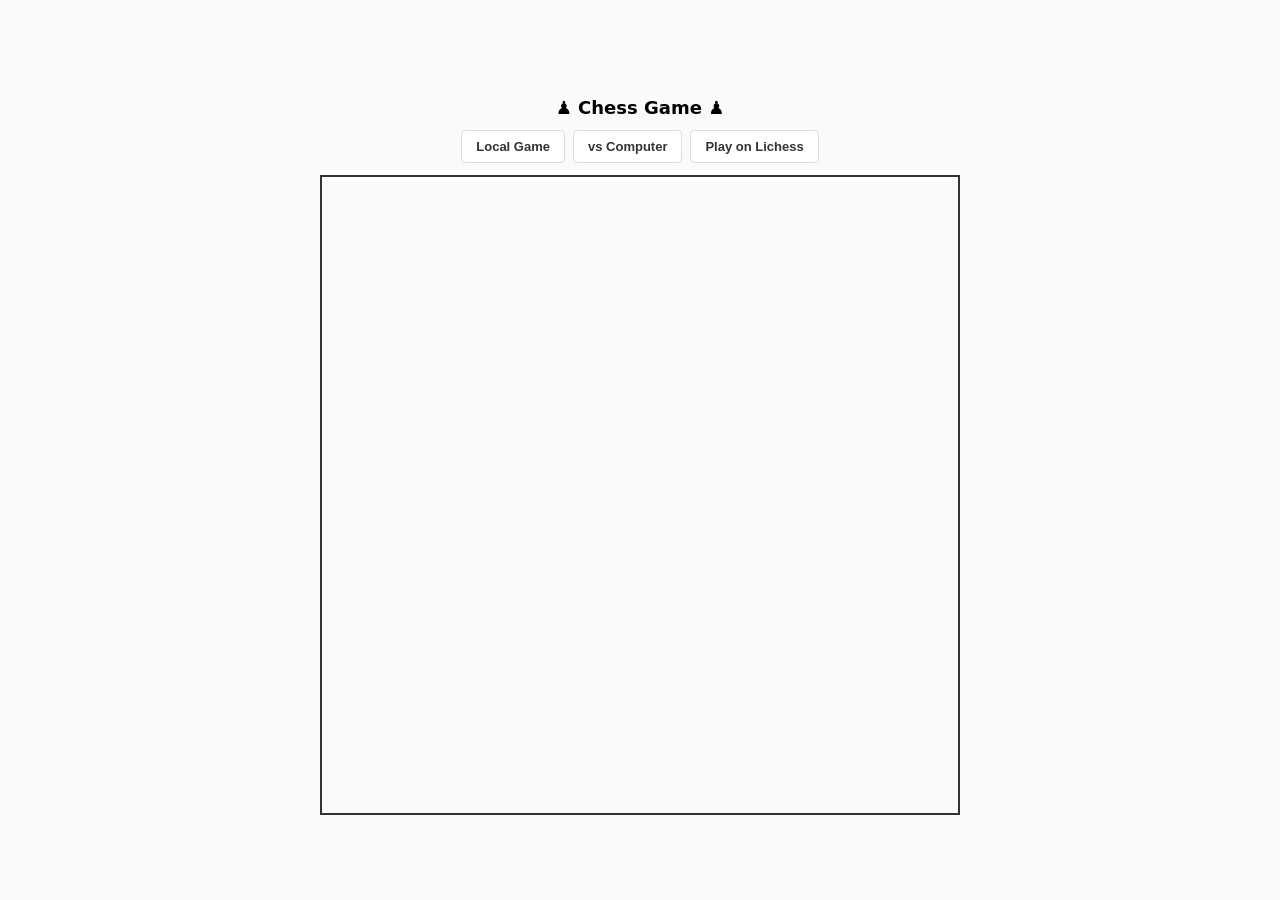
==== index.html @ e3ccbb52 "feat; added first basic game of chess" ====
<!doctype html>
<html lang="en">
<head>
  <meta charset="utf-8" />
  <meta name="viewport" content="width=device-width,initial-scale=1" />
  <title>Chess Game — Phase 1</title>
  <link rel="stylesheet" href="style.css" />
</head>
<body>
  <div id="app">
    <h1>♟ Chess Game ♟</h1>
    <div id="mode-selector">
      <button onclick="selectMode('local')">Local Game</button>
      <button onclick="selectMode('vs-ai')">vs Computer</button>
      <button onclick="selectMode('lichess')">Play on Lichess</button>
    </div>
    <div id="lichess-panel" style="display:none">
      <h3>Lichess Integration</h3>
      <input type="text" id="lichess-username" placeholder="Your Lichess username" />
      <button onclick="lichessLogin()">Login & Play</button>
      <button onclick="generateLichessChallenge()">Generate Challenge Link</button>
      <p id="lichess-status"></p>
    </div>
    <div id="board" class="board" aria-label="Chess board"></div>
  </div>
  <script src="script.js"></script>
</body>
</html>
---- style.css ----
:root{
  --light: #f0d9b5;
  --dark: #b58863;
  --board-size: 520px;
}
*{box-sizing:border-box}
body{
  font-family: system-ui, Arial, sans-serif;
  display:flex;
  align-items:center;
  justify-content:center;
  min-height:100vh;
  margin:0;
  background:#fafafa;
}
#app{width:var(--board-size)}
h1{font-size:18px;text-align:center;margin:12px 0}
#mode-selector{
  text-align:center;
  margin:12px 0;
  display:flex;
  gap:8px;
  justify-content:center;
  flex-wrap:wrap;
}

#mode-selector button,
#lichess-panel button{
  padding:8px 14px;
  font-size:13px;
  border:1px solid #ddd;
  border-radius:4px;
  background:#fff;
  color:#333;
  cursor:pointer;
  font-weight:600;
  transition:all 0.2s;
}

#mode-selector button:hover,
#lichess-panel button:hover{
  background:#4a90e2;
  color:#fff;
  border-color:#4a90e2;
}

#lichess-panel{
  border:1px solid #ddd;
  padding:12px;
  border-radius:4px;
  margin:12px 0;
  text-align:center;
}

#lichess-panel h3{font-size:14px;margin:0 0 8px 0}

#lichess-panel input{
  padding:6px 12px;
  border:1px solid #ddd;
  border-radius:4px;
  font-size:13px;
  margin-right:8px;
}

#lichess-status{
  font-size:12px;
  color:#666;
  margin-top:8px;
}
#turn-indicator{
  font-size:16px;
  text-align:center;
  margin:8px 0;
  font-weight:600;
  color:#333;
}

#controls{
  text-align:center;
  margin:12px 0;
  display:flex;
  gap:8px;
  justify-content:center;
}

#controls button{
  padding:8px 16px;
  font-size:14px;
  border:none;
  border-radius:4px;
  background:#4a90e2;
  color:#fff;
  cursor:pointer;
  font-weight:600;
  transition:background 0.2s;
}

#controls button:hover{
  background:#357abd;
}
.board{
  width:var(--board-size);
  height:var(--board-size);
  display:grid;
  grid-template-columns: repeat(8, 1fr);
  grid-template-rows: repeat(8, 1fr);
  border: 2px solid #333;
}
.square{
  width:100%;
  height:100%;
  display:flex;
  align-items:center;
  justify-content:center;
  font-size:28px;
  user-select:none;
  position:relative;
  cursor:pointer;
  transition:background-color 0.1s ease;
}

.square:hover{
  filter:brightness(1.05);
}

.square.selected{
  box-shadow:inset 0 0 0 3px #4a90e2;
}

.piece{font-size:40px;line-height:1;pointer-events:none}

/* rank numbers only on the left-most file (file 'a') */
.coord-rank{
  position:absolute;
  left:10px;
  top:50%;
  transform:translateY(-50%);
  color:rgba(0,0,0,0.6);
  font-size:13px;
  font-weight:600;
}

/* file letters only on rank 1 (bottom row) */
.coord-file{
  position:absolute;
  left:50%;
  bottom:8px;
  transform:translateX(-50%);
  color:rgba(0,0,0,0.6);
  font-size:13px;
  font-weight:600;
}

/* subtle white on dark squares */
.dark .coord-rank{color:rgba(255,255,255,0.8)}
.dark .coord-file{color:rgba(255,255,255,0.8)}

.square.light{background:var(--light)}
.square.dark{background:var(--dark)}

/* slightly larger board on wide screens */
@media (min-width:800px){
  :root{--board-size:640px}
}
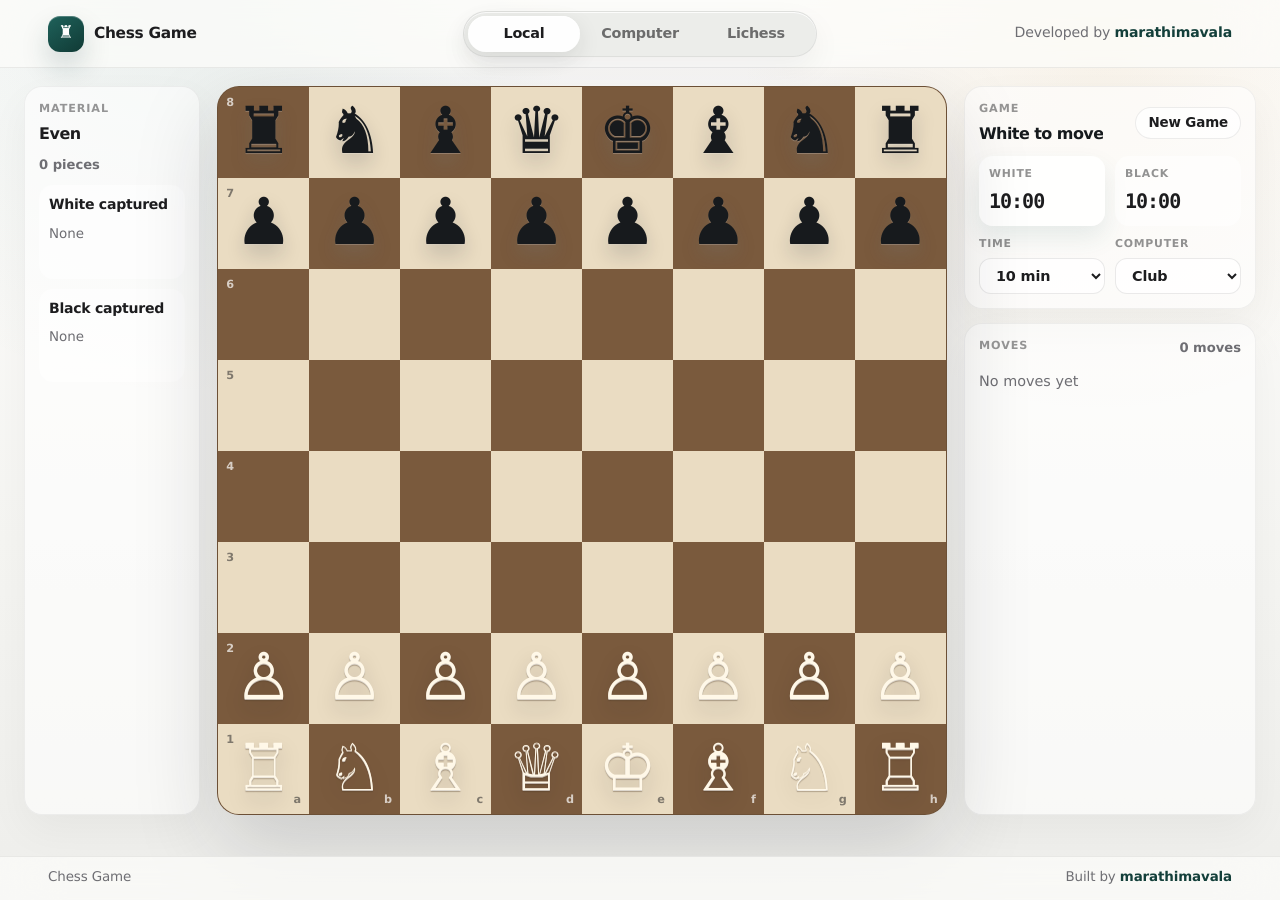
==== commit c867ed6f: "feat: add time levels and pther changes" ====
--- a/index.html
+++ b/index.html
@@ -3,26 +3,125 @@
 <head>
   <meta charset="utf-8" />
   <meta name="viewport" content="width=device-width,initial-scale=1" />
-  <title>Chess Game — Phase 1</title>
+  <title>Chess Game</title>
+  <link href="https://cdnjs.cloudflare.com/ajax/libs/bootstrap/5.3.0/css/bootstrap.min.css" rel="stylesheet" />
   <link rel="stylesheet" href="style.css" />
 </head>
 <body>
-  <div id="app">
-    <h1>♟ Chess Game ♟</h1>
-    <div id="mode-selector">
-      <button onclick="selectMode('local')">Local Game</button>
-      <button onclick="selectMode('vs-ai')">vs Computer</button>
-      <button onclick="selectMode('lichess')">Play on Lichess</button>
+  <header class="site-header">
+    <a class="brand-mark" href="#app" aria-label="Chess Game home">
+      <span class="brand-icon">♜</span>
+      <span class="brand-copy">Chess Game</span>
+    </a>
+    <div id="mode-selector" class="mode-selector header-modes" aria-label="Choose game mode">
+      <button type="button" onclick="selectMode('local')" class="mode-btn active">Local</button>
+      <button type="button" onclick="selectMode('vs-ai')" class="mode-btn">Computer</button>
+      <button type="button" onclick="selectMode('lichess')" class="mode-btn">Lichess</button>
     </div>
-    <div id="lichess-panel" style="display:none">
-      <h3>Lichess Integration</h3>
-      <input type="text" id="lichess-username" placeholder="Your Lichess username" />
-      <button onclick="lichessLogin()">Login & Play</button>
-      <button onclick="generateLichessChallenge()">Generate Challenge Link</button>
-      <p id="lichess-status"></p>
-    </div>
-    <div id="board" class="board" aria-label="Chess board"></div>
-  </div>
+    <div class="developer-tag">Developed by <strong>marathimavala</strong></div>
+  </header>
+
+  <main id="app" class="chess-app">
+    <section class="game-shell">
+      <div id="lichess-panel" class="lichess-panel" style="display:none">
+        <div>
+          <h2>Lichess</h2>
+          <p>Enter your username to create a quick challenge link.</p>
+        </div>
+        <div class="lichess-controls">
+          <input type="text" id="lichess-username" class="form-control" placeholder="Lichess username" />
+          <button type="button" onclick="lichessLogin()" class="btn btn-dark">Login</button>
+          <button type="button" onclick="generateLichessChallenge()" class="btn btn-outline-dark">Challenge</button>
+        </div>
+        <p id="lichess-status" class="lichess-status"></p>
+      </div>
+
+      <section class="play-area" aria-label="Chess game">
+        <aside class="capture-panel" aria-label="Captured pieces">
+          <div class="capture-header">
+            <div>
+              <span class="panel-label">Material</span>
+              <strong id="material-balance" class="material-balance">Even</strong>
+            </div>
+            <span class="capture-count" id="captured-total">0 pieces</span>
+          </div>
+
+          <div class="capture-group">
+            <div class="capture-title">White captured</div>
+            <div id="captured-by-white" class="captured-pieces" aria-label="Pieces captured by white"></div>
+          </div>
+
+          <div class="capture-group">
+            <div class="capture-title">Black captured</div>
+            <div id="captured-by-black" class="captured-pieces" aria-label="Pieces captured by black"></div>
+          </div>
+        </aside>
+
+        <div class="board-wrap">
+          <div id="board" class="board" aria-label="Chess board"></div>
+        </div>
+
+        <aside class="game-panel" aria-label="Game details">
+          <div class="panel-section controls-section">
+            <div class="tools-heading">
+              <div>
+                <span class="panel-label">Game</span>
+                <strong id="turn-indicator" class="turn-indicator">White to move</strong>
+              </div>
+              <button type="button" class="new-game-btn" onclick="newGame()">New Game</button>
+            </div>
+            <div class="clock-grid" aria-label="Chess clocks">
+              <div class="clock-card" id="white-clock-card">
+                <span>White</span>
+                <strong id="white-clock">10:00</strong>
+              </div>
+              <div class="clock-card" id="black-clock-card">
+                <span>Black</span>
+                <strong id="black-clock">10:00</strong>
+              </div>
+            </div>
+            <div class="settings-grid" aria-label="Game settings">
+              <label class="setting-field">
+                <span>Time</span>
+                <select id="time-control" onchange="changeTimeControl(this.value)">
+                  <option value="3">3 min</option>
+                  <option value="5">5 min</option>
+                  <option value="10" selected>10 min</option>
+                  <option value="15">15 min</option>
+                  <option value="30">30 min</option>
+                </select>
+              </label>
+              <label class="setting-field">
+                <span>Computer</span>
+                <select id="ai-level" onchange="changeAILevel(this.value)">
+                  <option value="1">Beginner</option>
+                  <option value="2">Casual</option>
+                  <option value="3" selected>Club</option>
+                  <option value="4">Advanced</option>
+                  <option value="5">Master</option>
+                </select>
+              </label>
+            </div>
+          </div>
+
+          <div id="move-history" class="panel-section move-history">
+            <div class="panel-heading">
+              <span class="panel-label">Moves</span>
+              <span class="move-count">History</span>
+            </div>
+            <div id="move-history-list" class="move-history-list"></div>
+          </div>
+        </aside>
+      </section>
+    </section>
+  </main>
+
+  <footer class="site-footer">
+    <span>Chess Game</span>
+    <span>Built by <strong>marathimavala</strong></span>
+  </footer>
+
+  <script src="https://cdnjs.cloudflare.com/ajax/libs/bootstrap/5.3.0/js/bootstrap.bundle.min.js"></script>
   <script src="script.js"></script>
 </body>
 </html>
--- a/style.css
+++ b/style.css
@@ -1,165 +1,708 @@
-:root{
-  --light: #f0d9b5;
-  --dark: #b58863;
-  --board-size: 520px;
-}
-*{box-sizing:border-box}
-body{
-  font-family: system-ui, Arial, sans-serif;
-  display:flex;
-  align-items:center;
-  justify-content:center;
-  min-height:100vh;
-  margin:0;
-  background:#fafafa;
-}
-#app{width:var(--board-size)}
-h1{font-size:18px;text-align:center;margin:12px 0}
-#mode-selector{
-  text-align:center;
-  margin:12px 0;
-  display:flex;
-  gap:8px;
-  justify-content:center;
-  flex-wrap:wrap;
-}
-
-#mode-selector button,
-#lichess-panel button{
-  padding:8px 14px;
-  font-size:13px;
-  border:1px solid #ddd;
-  border-radius:4px;
-  background:#fff;
-  color:#333;
-  cursor:pointer;
-  font-weight:600;
-  transition:all 0.2s;
-}
-
-#mode-selector button:hover,
-#lichess-panel button:hover{
-  background:#4a90e2;
-  color:#fff;
-  border-color:#4a90e2;
-}
-
-#lichess-panel{
-  border:1px solid #ddd;
-  padding:12px;
-  border-radius:4px;
-  margin:12px 0;
-  text-align:center;
-}
-
-#lichess-panel h3{font-size:14px;margin:0 0 8px 0}
-
-#lichess-panel input{
-  padding:6px 12px;
-  border:1px solid #ddd;
-  border-radius:4px;
-  font-size:13px;
-  margin-right:8px;
-}
-
-#lichess-status{
-  font-size:12px;
-  color:#666;
-  margin-top:8px;
-}
-#turn-indicator{
-  font-size:16px;
-  text-align:center;
-  margin:8px 0;
-  font-weight:600;
-  color:#333;
-}
-
-#controls{
-  text-align:center;
-  margin:12px 0;
-  display:flex;
-  gap:8px;
-  justify-content:center;
-}
-
-#controls button{
-  padding:8px 16px;
-  font-size:14px;
-  border:none;
-  border-radius:4px;
-  background:#4a90e2;
-  color:#fff;
-  cursor:pointer;
-  font-weight:600;
-  transition:background 0.2s;
-}
-
-#controls button:hover{
-  background:#357abd;
-}
-.board{
-  width:var(--board-size);
-  height:var(--board-size);
-  display:grid;
+:root {
+  --ink: #1d1d1f;
+  --muted: #6e6e73;
+  --soft: rgba(29, 29, 31, 0.08);
+  --surface: rgba(255, 255, 255, 0.58);
+  --surface-strong: rgba(255, 255, 255, 0.94);
+  --page: #f5f5f2;
+  --accent: #24665f;
+  --accent-dark: #133f3a;
+  --danger: #b33a2e;
+  --light: #eadcc2;
+  --dark: #7a5a3d;
+  --board-size: clamp(500px, calc(100vh - 136px), 860px);
+  --header-height: 68px;
+  --footer-height: 44px;
+}
+
+* {
+  box-sizing: border-box;
+}
+
+html {
+  min-height: 100%;
+  overflow-y: auto;
+}
+
+body {
+  min-height: 100vh;
+  margin: 0;
+  display: grid;
+  grid-template-rows: auto 1fr auto;
+  overflow-y: auto;
+  background:
+    radial-gradient(circle at 14% 0%, rgba(36, 102, 95, 0.09), transparent 28%),
+    radial-gradient(circle at 86% 6%, rgba(189, 146, 71, 0.1), transparent 26%),
+    linear-gradient(180deg, #fffefd 0%, var(--page) 60%, #eeeeeb 100%);
+  color: var(--ink);
+  font-family: -apple-system, BlinkMacSystemFont, "SF Pro Display", "SF Pro Text", "Segoe UI", system-ui, sans-serif;
+  -webkit-font-smoothing: antialiased;
+  text-rendering: geometricPrecision;
+}
+
+button,
+select,
+input {
+  font: inherit;
+}
+
+.site-header,
+.site-footer {
+  width: 100%;
+  background: rgba(251, 251, 249, 0.78);
+  border-color: var(--soft);
+  backdrop-filter: blur(28px) saturate(1.45);
+  -webkit-backdrop-filter: blur(28px) saturate(1.45);
+}
+
+.site-header {
+  position: sticky;
+  top: 0;
+  z-index: 20;
+  min-height: var(--header-height);
+  display: grid;
+  grid-template-columns: 1fr auto 1fr;
+  align-items: center;
+  gap: 24px;
+  padding: 10px clamp(18px, 4vw, 48px);
+  border-bottom: 1px solid var(--soft);
+}
+
+.brand-mark {
+  display: inline-flex;
+  align-items: center;
+  gap: 10px;
+  width: max-content;
+  color: var(--ink);
+  text-decoration: none;
+}
+
+.brand-icon {
+  display: grid;
+  width: 36px;
+  height: 36px;
+  place-items: center;
+  border-radius: 12px;
+  background: linear-gradient(145deg, #1f625b, #103a35);
+  color: #fff;
+  font-size: 1.1rem;
+  box-shadow: 0 14px 28px rgba(16, 58, 53, 0.18), inset 0 1px 0 rgba(255, 255, 255, 0.24);
+}
+
+.brand-copy {
+  font-size: 0.96rem;
+  font-weight: 720;
+  letter-spacing: -0.02em;
+}
+
+.developer-tag {
+  justify-self: end;
+  color: var(--muted);
+  font-size: 0.88rem;
+  letter-spacing: -0.01em;
+}
+
+.developer-tag strong,
+.site-footer strong {
+  color: var(--accent-dark);
+  font-weight: 720;
+}
+
+.mode-selector {
+  display: flex;
+  gap: 4px;
+  justify-content: center;
+}
+
+.header-modes {
+  padding: 4px;
+  border: 1px solid rgba(29, 29, 31, 0.07);
+  border-radius: 999px;
+  background: rgba(232, 233, 230, 0.76);
+  box-shadow: inset 0 1px 0 rgba(255, 255, 255, 0.82), 0 12px 30px rgba(29, 29, 31, 0.05);
+}
+
+.mode-btn {
+  min-width: 112px;
+  min-height: 36px;
+  border: 0;
+  border-radius: 999px;
+  background: transparent;
+  color: rgba(29, 29, 31, 0.62);
+  font-size: 0.9rem;
+  font-weight: 650;
+  letter-spacing: -0.02em;
+  transition: background 180ms ease, color 180ms ease, box-shadow 180ms ease;
+}
+
+.mode-btn:hover,
+.mode-btn:focus-visible {
+  background: rgba(255, 255, 255, 0.52);
+  color: var(--ink);
+  outline: none;
+}
+
+.mode-btn.active {
+  background: var(--surface-strong);
+  color: var(--ink);
+  box-shadow: 0 8px 22px rgba(29, 29, 31, 0.1), inset 0 1px 0 rgba(255, 255, 255, 0.9);
+}
+
+.chess-app {
+  min-height: calc(100vh - var(--header-height) - var(--footer-height));
+  padding: 18px clamp(12px, 2vw, 24px);
+}
+
+.game-shell {
+  width: min(1400px, 100%);
+  margin: 0 auto;
+}
+
+.lichess-panel {
+  display: grid;
+  grid-template-columns: minmax(180px, 0.7fr) minmax(280px, 1.3fr);
+  gap: 16px 24px;
+  align-items: center;
+  margin: 0 auto 16px;
+  padding: 16px;
+  border: 1px solid var(--soft);
+  border-radius: 18px;
+  background: var(--surface);
+  box-shadow: 0 18px 48px rgba(29, 29, 31, 0.06);
+}
+
+.lichess-panel h2 {
+  margin: 0 0 3px;
+  font-size: 1.05rem;
+  font-weight: 760;
+  letter-spacing: -0.03em;
+}
+
+.lichess-panel p {
+  margin: 0;
+  color: var(--muted);
+}
+
+.lichess-controls {
+  display: grid;
+  grid-template-columns: minmax(160px, 1fr) auto auto;
+  gap: 8px;
+}
+
+.lichess-status {
+  grid-column: 1 / -1;
+  min-height: 22px;
+  margin: 0;
+  color: var(--muted);
+}
+
+.play-area {
+  display: grid;
+  grid-template-columns: minmax(132px, 176px) minmax(500px, var(--board-size)) minmax(246px, 292px);
+  gap: clamp(12px, 1.35vw, 18px);
+  align-items: stretch;
+  justify-content: center;
+}
+
+.capture-panel,
+.panel-section {
+  border: 1px solid rgba(29, 29, 31, 0.055);
+  border-radius: 18px;
+  background: var(--surface);
+  box-shadow: 0 16px 42px rgba(29, 29, 31, 0.045);
+}
+
+.capture-panel {
+  display: grid;
+  align-content: start;
+  gap: 10px;
+  padding: 14px;
+}
+
+.capture-header,
+.panel-heading,
+.tools-heading {
+  display: flex;
+  align-items: center;
+  justify-content: space-between;
+  gap: 12px;
+}
+
+.capture-header {
+  display: grid;
+  align-items: start;
+}
+
+.panel-label {
+  display: block;
+  margin: 0 0 4px;
+  color: rgba(29, 29, 31, 0.46);
+  font-size: 0.7rem;
+  font-weight: 760;
+  letter-spacing: 0.08em;
+  text-transform: uppercase;
+}
+
+.material-balance {
+  display: block;
+  color: var(--ink);
+  font-size: 1rem;
+  font-weight: 780;
+  letter-spacing: -0.03em;
+}
+
+.capture-count,
+.move-count {
+  color: var(--muted);
+  font-size: 0.82rem;
+  font-weight: 650;
+  white-space: nowrap;
+}
+
+.capture-count {
+  margin-top: -2px;
+}
+
+.capture-group {
+  display: grid;
+  gap: 8px;
+  min-height: 86px;
+  padding: 10px;
+  border: 0;
+  border-radius: 14px;
+  background: rgba(255, 255, 255, 0.42);
+}
+
+.capture-title {
+  color: var(--ink);
+  font-size: 0.88rem;
+  font-weight: 720;
+  letter-spacing: -0.02em;
+}
+
+.captured-pieces {
+  display: flex;
+  flex-wrap: wrap;
+  align-content: flex-start;
+  align-items: flex-start;
+  gap: 5px;
+  min-height: 44px;
+}
+
+.captured-pieces:empty::before {
+  content: "None";
+  color: var(--muted);
+  font-size: 0.84rem;
+}
+
+.captured-piece {
+  display: inline-grid;
+  width: 28px;
+  height: 28px;
+  place-items: center;
+  border: 1px solid rgba(29, 29, 31, 0.08);
+  border-radius: 10px;
+  background: rgba(255, 255, 255, 0.82);
+  color: #171a1d;
+  font-family: "Segoe UI Symbol", "Noto Sans Symbols", serif;
+  font-size: 1.16rem;
+  line-height: 1;
+  box-shadow: 0 5px 14px rgba(29, 29, 31, 0.06);
+}
+
+.captured-piece.black-piece {
+  background: #222a29;
+  color: #fff6e7;
+}
+
+.board-wrap {
+  position: relative;
+  width: 100%;
+  padding: 0;
+  border: 0;
+  border-radius: 22px;
+  background: transparent;
+  box-shadow: 0 30px 84px rgba(29, 29, 31, 0.18);
+}
+
+.turn-indicator {
+  display: block;
+  max-width: 170px;
+  color: var(--ink);
+  font-size: 1rem;
+  font-weight: 760;
+  letter-spacing: -0.035em;
+  overflow: hidden;
+  text-overflow: ellipsis;
+  white-space: nowrap;
+}
+
+.board {
+  width: 100%;
+  aspect-ratio: 1;
+  display: grid;
   grid-template-columns: repeat(8, 1fr);
   grid-template-rows: repeat(8, 1fr);
-  border: 2px solid #333;
-}
-.square{
-  width:100%;
-  height:100%;
-  display:flex;
-  align-items:center;
-  justify-content:center;
-  font-size:28px;
-  user-select:none;
-  position:relative;
-  cursor:pointer;
-  transition:background-color 0.1s ease;
-}
-
-.square:hover{
-  filter:brightness(1.05);
-}
-
-.square.selected{
-  box-shadow:inset 0 0 0 3px #4a90e2;
-}
-
-.piece{font-size:40px;line-height:1;pointer-events:none}
-
-/* rank numbers only on the left-most file (file 'a') */
-.coord-rank{
-  position:absolute;
-  left:10px;
-  top:50%;
-  transform:translateY(-50%);
-  color:rgba(0,0,0,0.6);
-  font-size:13px;
-  font-weight:600;
-}
-
-/* file letters only on rank 1 (bottom row) */
-.coord-file{
-  position:absolute;
-  left:50%;
-  bottom:8px;
-  transform:translateX(-50%);
-  color:rgba(0,0,0,0.6);
-  font-size:13px;
-  font-weight:600;
-}
-
-/* subtle white on dark squares */
-.dark .coord-rank{color:rgba(255,255,255,0.8)}
-.dark .coord-file{color:rgba(255,255,255,0.8)}
-
-.square.light{background:var(--light)}
-.square.dark{background:var(--dark)}
-
-/* slightly larger board on wide screens */
-@media (min-width:800px){
-  :root{--board-size:640px}
-}
-
+  overflow: hidden;
+  border: 1px solid rgba(47, 35, 23, 0.18);
+  border-radius: 22px;
+  background: var(--dark);
+}
+
+.square {
+  position: relative;
+  display: flex;
+  align-items: center;
+  justify-content: center;
+  min-width: 0;
+  min-height: 0;
+  cursor: pointer;
+  user-select: none;
+  transition: filter 140ms ease, box-shadow 140ms ease;
+}
+
+.square.light {
+  background: var(--light);
+}
+
+.square.dark {
+  background: var(--dark);
+}
+
+.square:hover {
+  filter: brightness(1.06);
+}
+
+.square.selected {
+  box-shadow: inset 0 0 0 4px #d7a13d, inset 0 0 0 999px rgba(215, 161, 61, 0.18);
+}
+
+.piece {
+  pointer-events: none;
+  font-family: "Segoe UI Symbol", "Noto Sans Symbols", serif;
+  font-size: clamp(2.4rem, 7.2vmin, 4.9rem);
+  line-height: 1;
+  transition: transform 140ms ease;
+}
+
+.white-board-piece {
+  color: #fff8e8;
+  text-shadow:
+    0 1px 0 rgba(255, 255, 255, 0.6),
+    0 2px 1px rgba(74, 55, 36, 0.36),
+    0 10px 22px rgba(29, 29, 31, 0.22);
+}
+
+.black-board-piece {
+  color: #171a1d;
+  text-shadow:
+    0 1px 0 rgba(255, 255, 255, 0.2),
+    0 10px 18px rgba(255, 255, 255, 0.12),
+    0 10px 20px rgba(0, 0, 0, 0.18);
+}
+
+.square:hover .piece {
+  transform: translateY(-2px);
+}
+
+.coord-rank,
+.coord-file {
+  position: absolute;
+  z-index: 1;
+  color: rgba(29, 29, 31, 0.52);
+  font-size: clamp(0.58rem, 1.25vmin, 0.76rem);
+  font-weight: 780;
+}
+
+.coord-rank {
+  top: 8px;
+  left: 8px;
+}
+
+.coord-file {
+  right: 8px;
+  bottom: 6px;
+}
+
+.dark .coord-rank,
+.dark .coord-file {
+  color: rgba(255, 255, 255, 0.7);
+}
+
+.game-panel {
+  display: grid;
+  grid-template-rows: auto minmax(0, 1fr);
+  gap: 14px;
+  min-height: 0;
+}
+
+.controls-section {
+  display: grid;
+  gap: 10px;
+  padding: 14px;
+}
+
+.new-game-btn {
+  min-height: 32px;
+  padding: 0 12px;
+  border: 1px solid rgba(29, 29, 31, 0.08);
+  border-radius: 999px;
+  background: rgba(255, 255, 255, 0.72);
+  color: var(--ink);
+  font-size: 0.84rem;
+  font-weight: 680;
+  letter-spacing: -0.01em;
+}
+
+.new-game-btn:hover,
+.new-game-btn:focus-visible {
+  background: var(--surface-strong);
+  outline: none;
+}
+
+.clock-grid,
+.settings-grid {
+  display: grid;
+  grid-template-columns: 1fr 1fr;
+  gap: 10px;
+}
+
+.clock-card {
+  display: grid;
+  gap: 4px;
+  padding: 10px;
+  border: 0;
+  border-radius: 14px;
+  background: rgba(255, 255, 255, 0.48);
+  transition: background 180ms ease, border-color 180ms ease, box-shadow 180ms ease;
+}
+
+.clock-card span,
+.setting-field span {
+  color: rgba(29, 29, 31, 0.48);
+  font-size: 0.68rem;
+  font-weight: 760;
+  letter-spacing: 0.07em;
+  text-transform: uppercase;
+}
+
+.clock-card strong {
+  color: var(--ink);
+  font-family: "Cascadia Mono", "SFMono-Regular", Consolas, monospace;
+  font-size: 1.25rem;
+  font-weight: 800;
+  letter-spacing: -0.05em;
+}
+
+.clock-card.active {
+  border-color: rgba(36, 102, 95, 0.28);
+  background: rgba(255, 255, 255, 0.92);
+  box-shadow: 0 12px 24px rgba(36, 102, 95, 0.1);
+}
+
+.clock-card.low-time strong {
+  color: var(--danger);
+}
+
+.setting-field {
+  display: grid;
+  gap: 6px;
+}
+
+.setting-field select,
+.lichess-controls input {
+  width: 100%;
+  min-height: 36px;
+  padding: 0 12px;
+  border: 1px solid rgba(29, 29, 31, 0.09);
+  border-radius: 12px;
+  background: rgba(255, 255, 255, 0.78);
+  color: var(--ink);
+  font-size: 0.9rem;
+  font-weight: 620;
+  letter-spacing: -0.01em;
+}
+
+.panel-heading {
+  padding: 14px 14px 8px;
+}
+
+.move-history {
+  display: flex;
+  min-height: 0;
+  flex-direction: column;
+}
+
+.move-history-list {
+  flex: 1;
+  min-height: 0;
+  overflow-y: auto;
+  padding: 4px 14px 14px;
+  color: var(--ink);
+  font-family: "Cascadia Mono", "SFMono-Regular", Consolas, monospace;
+  font-size: 0.9rem;
+  line-height: 1.65;
+}
+
+.move-history-list:empty::before {
+  content: "No moves yet";
+  color: var(--muted);
+  font-family: -apple-system, BlinkMacSystemFont, "SF Pro Text", "Segoe UI", system-ui, sans-serif;
+}
+
+.move-history-list::-webkit-scrollbar {
+  width: 8px;
+}
+
+.move-history-list::-webkit-scrollbar-track {
+  background: rgba(29, 29, 31, 0.06);
+  border-radius: 999px;
+}
+
+.move-history-list::-webkit-scrollbar-thumb {
+  background: rgba(29, 29, 31, 0.22);
+  border-radius: 999px;
+}
+
+.move-item {
+  display: inline-flex;
+  align-items: center;
+  min-height: 28px;
+  margin: 0 6px 8px 0;
+  padding: 3px 8px;
+  border: 1px solid rgba(29, 29, 31, 0.08);
+  border-radius: 999px;
+  background: rgba(255, 255, 255, 0.72);
+  color: #3a4144;
+  font-weight: 650;
+}
+
+.move-item:nth-child(odd) {
+  border-color: rgba(36, 102, 95, 0.22);
+  background: rgba(36, 102, 95, 0.08);
+  color: var(--accent-dark);
+}
+
+.site-footer {
+  min-height: var(--footer-height);
+  display: flex;
+  align-items: center;
+  justify-content: space-between;
+  padding: 10px clamp(18px, 4vw, 48px);
+  border-top: 1px solid var(--soft);
+  color: var(--muted);
+  font-size: 0.84rem;
+  letter-spacing: -0.01em;
+}
+
+@media (max-width: 1100px) {
+  :root {
+    --board-size: min(720px, calc(100vw - 36px));
+  }
+
+  .site-header {
+    grid-template-columns: 1fr;
+    gap: 10px;
+  }
+
+  .brand-mark,
+  .developer-tag {
+    justify-self: center;
+  }
+
+  .play-area {
+    grid-template-columns: 1fr;
+  }
+
+  .board-wrap {
+    width: min(100%, 720px);
+    margin: 0 auto;
+  }
+
+  .capture-panel {
+    grid-template-columns: 1fr 1fr;
+    width: min(100%, 720px);
+    margin: 0 auto;
+    order: 2;
+  }
+
+  .capture-header {
+    grid-column: 1 / -1;
+  }
+
+  .game-panel {
+    grid-template-columns: minmax(260px, 0.85fr) minmax(300px, 1.15fr);
+    grid-template-rows: auto;
+    width: min(100%, 720px);
+    margin: 0 auto;
+    order: 3;
+  }
+
+  .move-history-list {
+    height: 260px;
+  }
+}
+
+@media (max-width: 680px) {
+  :root {
+    --board-size: calc(100vw - 24px);
+    --header-height: auto;
+    --footer-height: auto;
+  }
+
+  .site-header,
+  .site-footer {
+    align-items: center;
+    text-align: center;
+  }
+
+  .site-header {
+    position: static;
+  }
+
+  .developer-tag {
+    justify-self: center;
+  }
+
+  .header-modes {
+    width: 100%;
+  }
+
+  .mode-btn {
+    flex: 1;
+    min-width: 0;
+  }
+
+  .chess-app {
+    padding: 12px;
+  }
+
+  .lichess-panel,
+  .lichess-controls,
+  .capture-panel,
+  .game-panel {
+    grid-template-columns: 1fr;
+  }
+
+  .board-wrap {
+    padding: 6px;
+    border-radius: 18px;
+  }
+
+  .board {
+    border-radius: 13px;
+  }
+
+  .piece {
+    font-size: clamp(2rem, 10vw, 3.2rem);
+  }
+
+  .clock-grid,
+  .settings-grid {
+    grid-template-columns: 1fr;
+  }
+
+  .move-history-list {
+    height: 240px;
+  }
+}
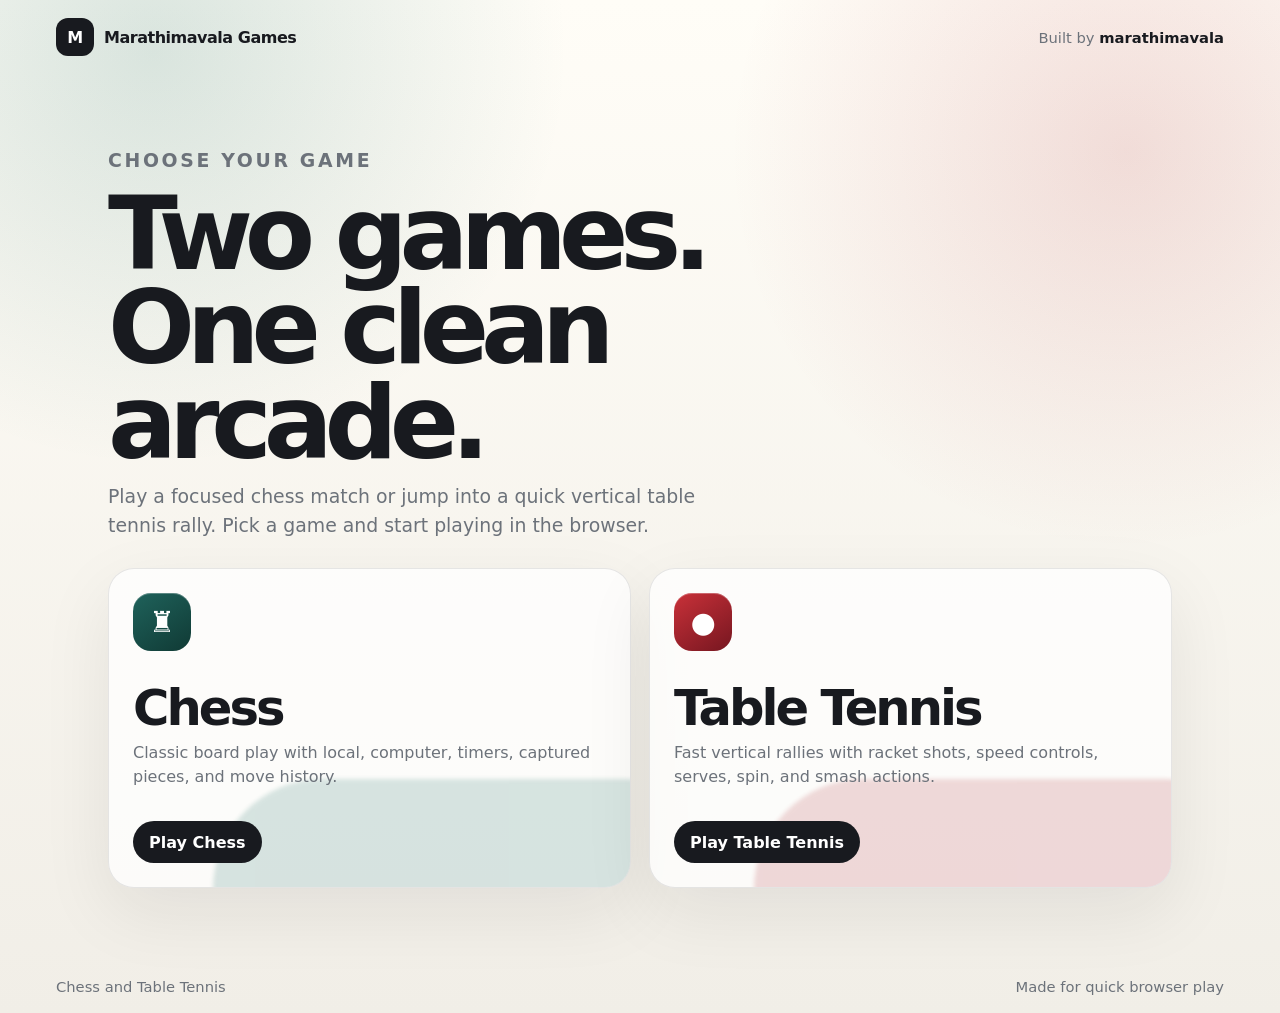
==== commit 91ddef24: "feat reorganise" ====
--- a/index.html
+++ b/index.html
@@ -3,125 +3,274 @@
 <head>
   <meta charset="utf-8" />
   <meta name="viewport" content="width=device-width,initial-scale=1" />
-  <title>Chess Game</title>
-  <link href="https://cdnjs.cloudflare.com/ajax/libs/bootstrap/5.3.0/css/bootstrap.min.css" rel="stylesheet" />
-  <link rel="stylesheet" href="style.css" />
+  <title>Marathimavala Games</title>
+  <style>
+    :root {
+      --ink: #181a1f;
+      --muted: #6c727a;
+      --line: rgba(24, 26, 31, 0.1);
+      --panel: rgba(255, 255, 255, 0.74);
+      --chess: #17685f;
+      --tt: #a9232b;
+    }
+
+    * {
+      box-sizing: border-box;
+    }
+
+    html,
+    body {
+      min-height: 100%;
+      margin: 0;
+    }
+
+    body {
+      display: grid;
+      grid-template-rows: auto 1fr auto;
+      background:
+        radial-gradient(circle at 12% 5%, rgba(23, 104, 95, 0.16), transparent 28%),
+        radial-gradient(circle at 88% 15%, rgba(169, 35, 43, 0.14), transparent 28%),
+        linear-gradient(180deg, #fffdf7 0%, #f1eee7 100%);
+      color: var(--ink);
+      font-family: -apple-system, BlinkMacSystemFont, "SF Pro Display", "Segoe UI", system-ui, sans-serif;
+      -webkit-font-smoothing: antialiased;
+    }
+
+    header,
+    footer {
+      display: flex;
+      align-items: center;
+      justify-content: space-between;
+      gap: 18px;
+      padding: 18px clamp(18px, 5vw, 56px);
+    }
+
+    .brand {
+      display: inline-flex;
+      align-items: center;
+      gap: 10px;
+      font-weight: 850;
+      letter-spacing: -0.03em;
+    }
+
+    .brand-mark {
+      display: grid;
+      width: 38px;
+      height: 38px;
+      place-items: center;
+      border-radius: 12px;
+      background: #181a1f;
+      color: #fff;
+    }
+
+    .credit,
+    footer {
+      color: var(--muted);
+      font-size: 0.92rem;
+    }
+
+    .credit strong,
+    footer strong {
+      color: var(--ink);
+    }
+
+    main {
+      width: min(1120px, 100%);
+      margin: 0 auto;
+      padding: clamp(28px, 6vw, 72px) clamp(16px, 4vw, 28px);
+      display: grid;
+      gap: 28px;
+      align-content: center;
+    }
+
+    .hero {
+      display: grid;
+      gap: 12px;
+      max-width: 760px;
+    }
+
+    .eyebrow {
+      margin: 0;
+      color: var(--muted);
+      font-size: 0.78rem;
+      font-weight: 850;
+      letter-spacing: 0.14em;
+      text-transform: uppercase;
+    }
+
+    h1 {
+      margin: 0;
+      font-size: clamp(2.6rem, 8vw, 6.4rem);
+      line-height: 0.92;
+      letter-spacing: -0.08em;
+    }
+
+    .hero p {
+      max-width: 620px;
+      margin: 0;
+      color: var(--muted);
+      font-size: clamp(1rem, 2vw, 1.18rem);
+      line-height: 1.55;
+    }
+
+    .game-grid {
+      display: grid;
+      grid-template-columns: repeat(2, minmax(0, 1fr));
+      gap: 18px;
+    }
+
+    .game-card {
+      min-height: 320px;
+      display: grid;
+      align-content: space-between;
+      gap: 24px;
+      padding: 24px;
+      border: 1px solid var(--line);
+      border-radius: 26px;
+      background: var(--panel);
+      color: var(--ink);
+      text-decoration: none;
+      box-shadow: 0 24px 70px rgba(24, 26, 31, 0.08);
+      overflow: hidden;
+      position: relative;
+      transition: transform 180ms ease, box-shadow 180ms ease;
+    }
+
+    .game-card:hover,
+    .game-card:focus-visible {
+      transform: translateY(-4px);
+      box-shadow: 0 34px 90px rgba(24, 26, 31, 0.13);
+      outline: none;
+    }
+
+    .game-card::after {
+      content: "";
+      position: absolute;
+      inset: auto -20% -35% 20%;
+      height: 220px;
+      border-radius: 999px;
+      opacity: 0.16;
+      filter: blur(2px);
+    }
+
+    .game-card.chess::after {
+      background: var(--chess);
+    }
+
+    .game-card.tt::after {
+      background: var(--tt);
+    }
+
+    .game-icon {
+      display: grid;
+      width: 58px;
+      height: 58px;
+      place-items: center;
+      border-radius: 18px;
+      color: #fff;
+      font-size: 1.8rem;
+      box-shadow: inset 0 1px 0 rgba(255, 255, 255, 0.28);
+    }
+
+    .chess .game-icon {
+      background: linear-gradient(145deg, #1f625b, #103a35);
+    }
+
+    .tt .game-icon {
+      background: linear-gradient(145deg, #c93139, #761620);
+    }
+
+    .game-copy {
+      display: grid;
+      gap: 8px;
+      position: relative;
+      z-index: 1;
+    }
+
+    .game-copy h2 {
+      margin: 0;
+      font-size: clamp(1.8rem, 4vw, 3.1rem);
+      letter-spacing: -0.06em;
+      line-height: 0.98;
+    }
+
+    .game-copy p {
+      margin: 0;
+      color: var(--muted);
+      line-height: 1.5;
+    }
+
+    .play-link {
+      width: max-content;
+      min-height: 42px;
+      display: inline-flex;
+      align-items: center;
+      padding: 0 16px;
+      border-radius: 999px;
+      background: #181a1f;
+      color: #fff;
+      font-weight: 800;
+      position: relative;
+      z-index: 1;
+    }
+
+    @media (max-width: 760px) {
+      header,
+      footer {
+        align-items: flex-start;
+        flex-direction: column;
+      }
+
+      .game-grid {
+        grid-template-columns: 1fr;
+      }
+
+      .game-card {
+        min-height: 260px;
+      }
+    }
+  </style>
 </head>
 <body>
-  <header class="site-header">
-    <a class="brand-mark" href="#app" aria-label="Chess Game home">
-      <span class="brand-icon">♜</span>
-      <span class="brand-copy">Chess Game</span>
-    </a>
-    <div id="mode-selector" class="mode-selector header-modes" aria-label="Choose game mode">
-      <button type="button" onclick="selectMode('local')" class="mode-btn active">Local</button>
-      <button type="button" onclick="selectMode('vs-ai')" class="mode-btn">Computer</button>
-      <button type="button" onclick="selectMode('lichess')" class="mode-btn">Lichess</button>
+  <header>
+    <div class="brand">
+      <span class="brand-mark">M</span>
+      <span>Marathimavala Games</span>
     </div>
-    <div class="developer-tag">Developed by <strong>marathimavala</strong></div>
+    <div class="credit">Built by <strong>marathimavala</strong></div>
   </header>
 
-  <main id="app" class="chess-app">
-    <section class="game-shell">
-      <div id="lichess-panel" class="lichess-panel" style="display:none">
-        <div>
-          <h2>Lichess</h2>
-          <p>Enter your username to create a quick challenge link.</p>
-        </div>
-        <div class="lichess-controls">
-          <input type="text" id="lichess-username" class="form-control" placeholder="Lichess username" />
-          <button type="button" onclick="lichessLogin()" class="btn btn-dark">Login</button>
-          <button type="button" onclick="generateLichessChallenge()" class="btn btn-outline-dark">Challenge</button>
-        </div>
-        <p id="lichess-status" class="lichess-status"></p>
-      </div>
-
-      <section class="play-area" aria-label="Chess game">
-        <aside class="capture-panel" aria-label="Captured pieces">
-          <div class="capture-header">
-            <div>
-              <span class="panel-label">Material</span>
-              <strong id="material-balance" class="material-balance">Even</strong>
-            </div>
-            <span class="capture-count" id="captured-total">0 pieces</span>
-          </div>
-
-          <div class="capture-group">
-            <div class="capture-title">White captured</div>
-            <div id="captured-by-white" class="captured-pieces" aria-label="Pieces captured by white"></div>
-          </div>
-
-          <div class="capture-group">
-            <div class="capture-title">Black captured</div>
-            <div id="captured-by-black" class="captured-pieces" aria-label="Pieces captured by black"></div>
-          </div>
-        </aside>
-
-        <div class="board-wrap">
-          <div id="board" class="board" aria-label="Chess board"></div>
-        </div>
-
-        <aside class="game-panel" aria-label="Game details">
-          <div class="panel-section controls-section">
-            <div class="tools-heading">
-              <div>
-                <span class="panel-label">Game</span>
-                <strong id="turn-indicator" class="turn-indicator">White to move</strong>
-              </div>
-              <button type="button" class="new-game-btn" onclick="newGame()">New Game</button>
-            </div>
-            <div class="clock-grid" aria-label="Chess clocks">
-              <div class="clock-card" id="white-clock-card">
-                <span>White</span>
-                <strong id="white-clock">10:00</strong>
-              </div>
-              <div class="clock-card" id="black-clock-card">
-                <span>Black</span>
-                <strong id="black-clock">10:00</strong>
-              </div>
-            </div>
-            <div class="settings-grid" aria-label="Game settings">
-              <label class="setting-field">
-                <span>Time</span>
-                <select id="time-control" onchange="changeTimeControl(this.value)">
-                  <option value="3">3 min</option>
-                  <option value="5">5 min</option>
-                  <option value="10" selected>10 min</option>
-                  <option value="15">15 min</option>
-                  <option value="30">30 min</option>
-                </select>
-              </label>
-              <label class="setting-field">
-                <span>Computer</span>
-                <select id="ai-level" onchange="changeAILevel(this.value)">
-                  <option value="1">Beginner</option>
-                  <option value="2">Casual</option>
-                  <option value="3" selected>Club</option>
-                  <option value="4">Advanced</option>
-                  <option value="5">Master</option>
-                </select>
-              </label>
-            </div>
-          </div>
-
-          <div id="move-history" class="panel-section move-history">
-            <div class="panel-heading">
-              <span class="panel-label">Moves</span>
-              <span class="move-count">History</span>
-            </div>
-            <div id="move-history-list" class="move-history-list"></div>
-          </div>
-        </aside>
-      </section>
+  <main>
+    <section class="hero" aria-labelledby="page-title">
+      <p class="eyebrow">Choose your game</p>
+      <h1 id="page-title">Two games. One clean arcade.</h1>
+      <p>Play a focused chess match or jump into a quick vertical table tennis rally. Pick a game and start playing in the browser.</p>
+    </section>
+
+    <section class="game-grid" aria-label="Available games">
+      <a class="game-card chess" href="games/chess/index.html">
+        <span class="game-icon">♜</span>
+        <span class="game-copy">
+          <h2>Chess</h2>
+          <p>Classic board play with local, computer, timers, captured pieces, and move history.</p>
+        </span>
+        <span class="play-link">Play Chess</span>
+      </a>
+
+      <a class="game-card tt" href="games/table-tennis/index.html">
+        <span class="game-icon">●</span>
+        <span class="game-copy">
+          <h2>Table Tennis</h2>
+          <p>Fast vertical rallies with racket shots, speed controls, serves, spin, and smash actions.</p>
+        </span>
+        <span class="play-link">Play Table Tennis</span>
+      </a>
     </section>
   </main>
 
-  <footer class="site-footer">
-    <span>Chess Game</span>
-    <span>Built by <strong>marathimavala</strong></span>
+  <footer>
+    <span>Chess and Table Tennis</span>
+    <span>Made for quick browser play</span>
   </footer>
-
-  <script src="https://cdnjs.cloudflare.com/ajax/libs/bootstrap/5.3.0/js/bootstrap.bundle.min.js"></script>
-  <script src="script.js"></script>
 </body>
 </html>
